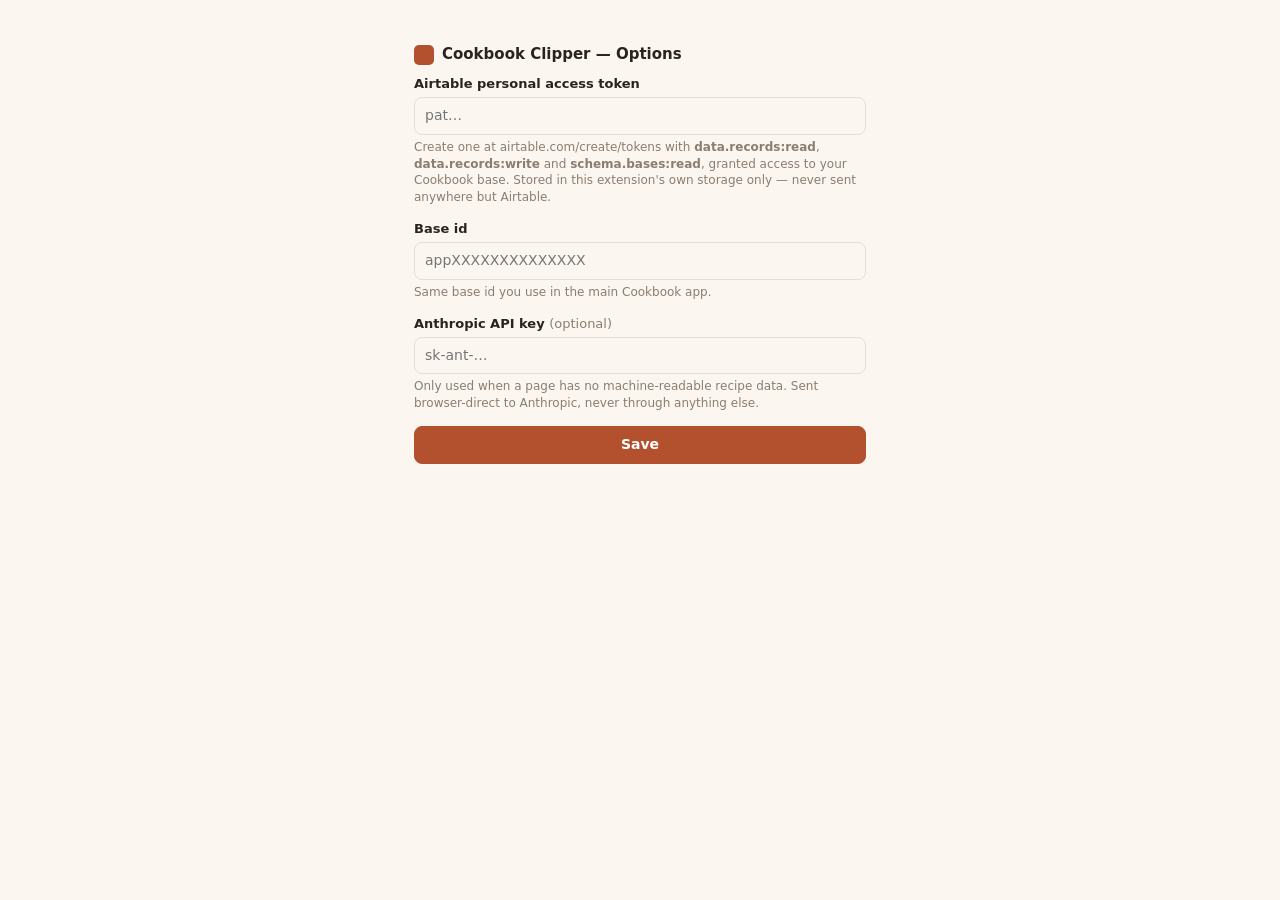
==== extension/options.html @ 1e46b56c "Initial commit: Cookbook recipe app Add Android share-target support so recipe links can be shared i" ====
<!doctype html>
<html>
<head>
  <meta charset="utf-8">
  <title>Cookbook Clipper — Options</title>
  <link rel="stylesheet" href="popup.css">
  <style>
    body { width: auto; max-width: 480px; margin: 30px auto; }
    label { display: block; margin-bottom: 14px; }
    .lbl { display: block; font-weight: 600; font-size: 13px; margin-bottom: 4px; }
    input {
      width: 100%; padding: 8px 10px; border-radius: 8px; border: 1px solid var(--line);
      background: var(--paper); color: var(--ink); font: inherit;
    }
    .hint { display: block; font-size: 12px; color: var(--ink-faint); margin-top: 4px; }
  </style>
</head>
<body>
  <h1><span class="mark"></span> Cookbook Clipper — Options</h1>

  <label>
    <span class="lbl">Airtable personal access token</span>
    <input type="password" id="pat" placeholder="pat…" autocomplete="off" spellcheck="false">
    <span class="hint">
      Create one at airtable.com/create/tokens with <b>data.records:read</b>, <b>data.records:write</b>
      and <b>schema.bases:read</b>, granted access to your Cookbook base.
      Stored in this extension's own storage only — never sent anywhere but Airtable.
    </span>
  </label>

  <label>
    <span class="lbl">Base id</span>
    <input type="text" id="base" placeholder="appXXXXXXXXXXXXXX" autocomplete="off" spellcheck="false">
    <span class="hint">Same base id you use in the main Cookbook app.</span>
  </label>

  <label>
    <span class="lbl">Anthropic API key <span style="font-weight:400;color:var(--ink-faint)">(optional)</span></span>
    <input type="password" id="key" placeholder="sk-ant-…" autocomplete="off" spellcheck="false">
    <span class="hint">Only used when a page has no machine-readable recipe data. Sent browser-direct to Anthropic, never through anything else.</span>
  </label>

  <button class="btn primary" id="btnSave">Save</button>
  <div class="status" id="status"></div>

  <script src="lib/cookbook-units.js"></script>
  <script src="lib/cookbook-data.js"></script>
  <script src="options.js"></script>
</body>
</html>
---- extension/popup.css ----
/* popup.css — a tiny slice of the main app's clay palette, hard-coded rather than shared: an
   extension popup can't usefully offer the desktop app's dark-mode toggle in ~380px, so it just
   follows the OS preference instead. */
:root {
  --paper: #FBF7F0; --ink: #2B2320; --ink-faint: #8A7D72; --line: #E7DDD0;
  --clay: #B3502E; --clay-wash: #F4E3D8; --clay-soft: #DDA98F;
  --danger: #B23B3B; --ok: #4A7A4C;
}
@media (prefers-color-scheme: dark) {
  :root {
    --paper: #211B17; --ink: #EDE4D9; --ink-faint: #8F8276; --line: #3A322C;
    --clay: #E2916B; --clay-wash: #3A2A20; --clay-soft: #6B4A38;
  }
}
* { box-sizing: border-box; }
body {
  width: 360px; margin: 0; padding: 14px;
  font: 14px/1.4 system-ui, sans-serif;
  background: var(--paper); color: var(--ink);
}
h1 { font-size: 15px; margin: 0 0 10px; display: flex; align-items: center; gap: 8px; }
h1 .mark { width: 20px; height: 20px; border-radius: 5px; background: var(--clay); flex: none; }
.btn {
  display: inline-flex; align-items: center; justify-content: center; gap: 6px;
  border-radius: 8px; border: 1px solid var(--line); background: var(--paper); color: var(--ink);
  padding: 8px 12px; font: inherit; font-weight: 600; cursor: pointer; width: 100%;
}
.btn.primary { background: var(--clay); border-color: var(--clay); color: #fff; }
.btn.primary:disabled { opacity: .6; cursor: default; }
.btn.ghost { border: none; background: none; font-weight: 500; color: var(--ink-faint); }
.status { font-size: 13px; color: var(--ink-faint); margin: 10px 0; min-height: 18px; }
.status.err { color: var(--danger); }
.preview { border: 1px solid var(--line); border-radius: 10px; padding: 12px; margin-top: 10px; }
.preview .name { font-size: 16px; font-weight: 700; margin: 0 0 4px; }
.preview .meta { font-size: 12.5px; color: var(--ink-faint); margin-bottom: 8px; }
.preview .badge {
  display: inline-block; font-size: 11px; font-weight: 700; text-transform: uppercase;
  letter-spacing: .04em; padding: 2px 7px; border-radius: 999px; margin-left: 6px;
}
.badge.high { background: var(--clay-wash); color: var(--clay); }
.badge.medium, .badge.low { background: var(--clay-wash); color: var(--danger); }
.preview .row { display: flex; gap: 8px; font-size: 12.5px; margin-bottom: 3px; }
.preview .row b { color: var(--ink-faint); flex: 0 0 70px; font-weight: 600; }
.preview img.photo {
  width: 100%; height: 120px; object-fit: cover; border-radius: 8px; margin-bottom: 8px;
}
.footer-link { text-align: center; margin-top: 10px; font-size: 12.5px; }
.footer-link a { color: var(--clay); }
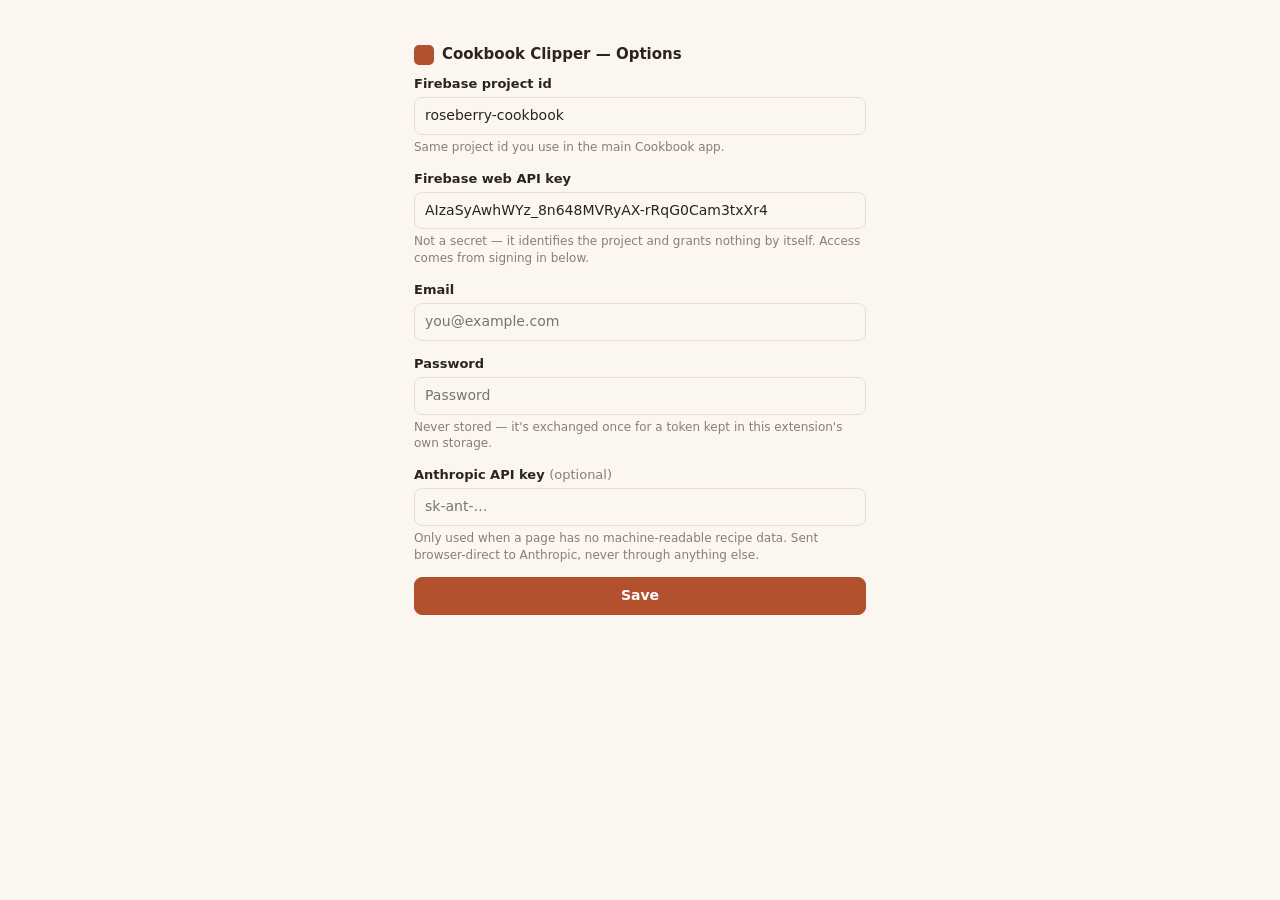
==== commit 3e7f207b: "Replace Airtable with Firestore Airtable's free plan caps API calls at 1,000 per month, and a cookbo" ====
--- a/extension/options.html
+++ b/extension/options.html
@@ -19,19 +19,26 @@
   <h1><span class="mark"></span> Cookbook Clipper — Options</h1>
 
   <label>
-    <span class="lbl">Airtable personal access token</span>
-    <input type="password" id="pat" placeholder="pat…" autocomplete="off" spellcheck="false">
-    <span class="hint">
-      Create one at airtable.com/create/tokens with <b>data.records:read</b>, <b>data.records:write</b>
-      and <b>schema.bases:read</b>, granted access to your Cookbook base.
-      Stored in this extension's own storage only — never sent anywhere but Airtable.
-    </span>
+    <span class="lbl">Firebase project id</span>
+    <input type="text" id="project" placeholder="my-cookbook" autocomplete="off" spellcheck="false">
+    <span class="hint">Same project id you use in the main Cookbook app.</span>
   </label>
 
   <label>
-    <span class="lbl">Base id</span>
-    <input type="text" id="base" placeholder="appXXXXXXXXXXXXXX" autocomplete="off" spellcheck="false">
-    <span class="hint">Same base id you use in the main Cookbook app.</span>
+    <span class="lbl">Firebase web API key</span>
+    <input type="text" id="apiKey" placeholder="AIza…" autocomplete="off" spellcheck="false">
+    <span class="hint">Not a secret — it identifies the project and grants nothing by itself. Access comes from signing in below.</span>
+  </label>
+
+  <label>
+    <span class="lbl">Email</span>
+    <input type="email" id="email" placeholder="you@example.com" autocomplete="username" spellcheck="false">
+  </label>
+
+  <label>
+    <span class="lbl">Password</span>
+    <input type="password" id="password" placeholder="Password" autocomplete="current-password">
+    <span class="hint">Never stored — it's exchanged once for a token kept in this extension's own storage.</span>
   </label>
 
   <label>
